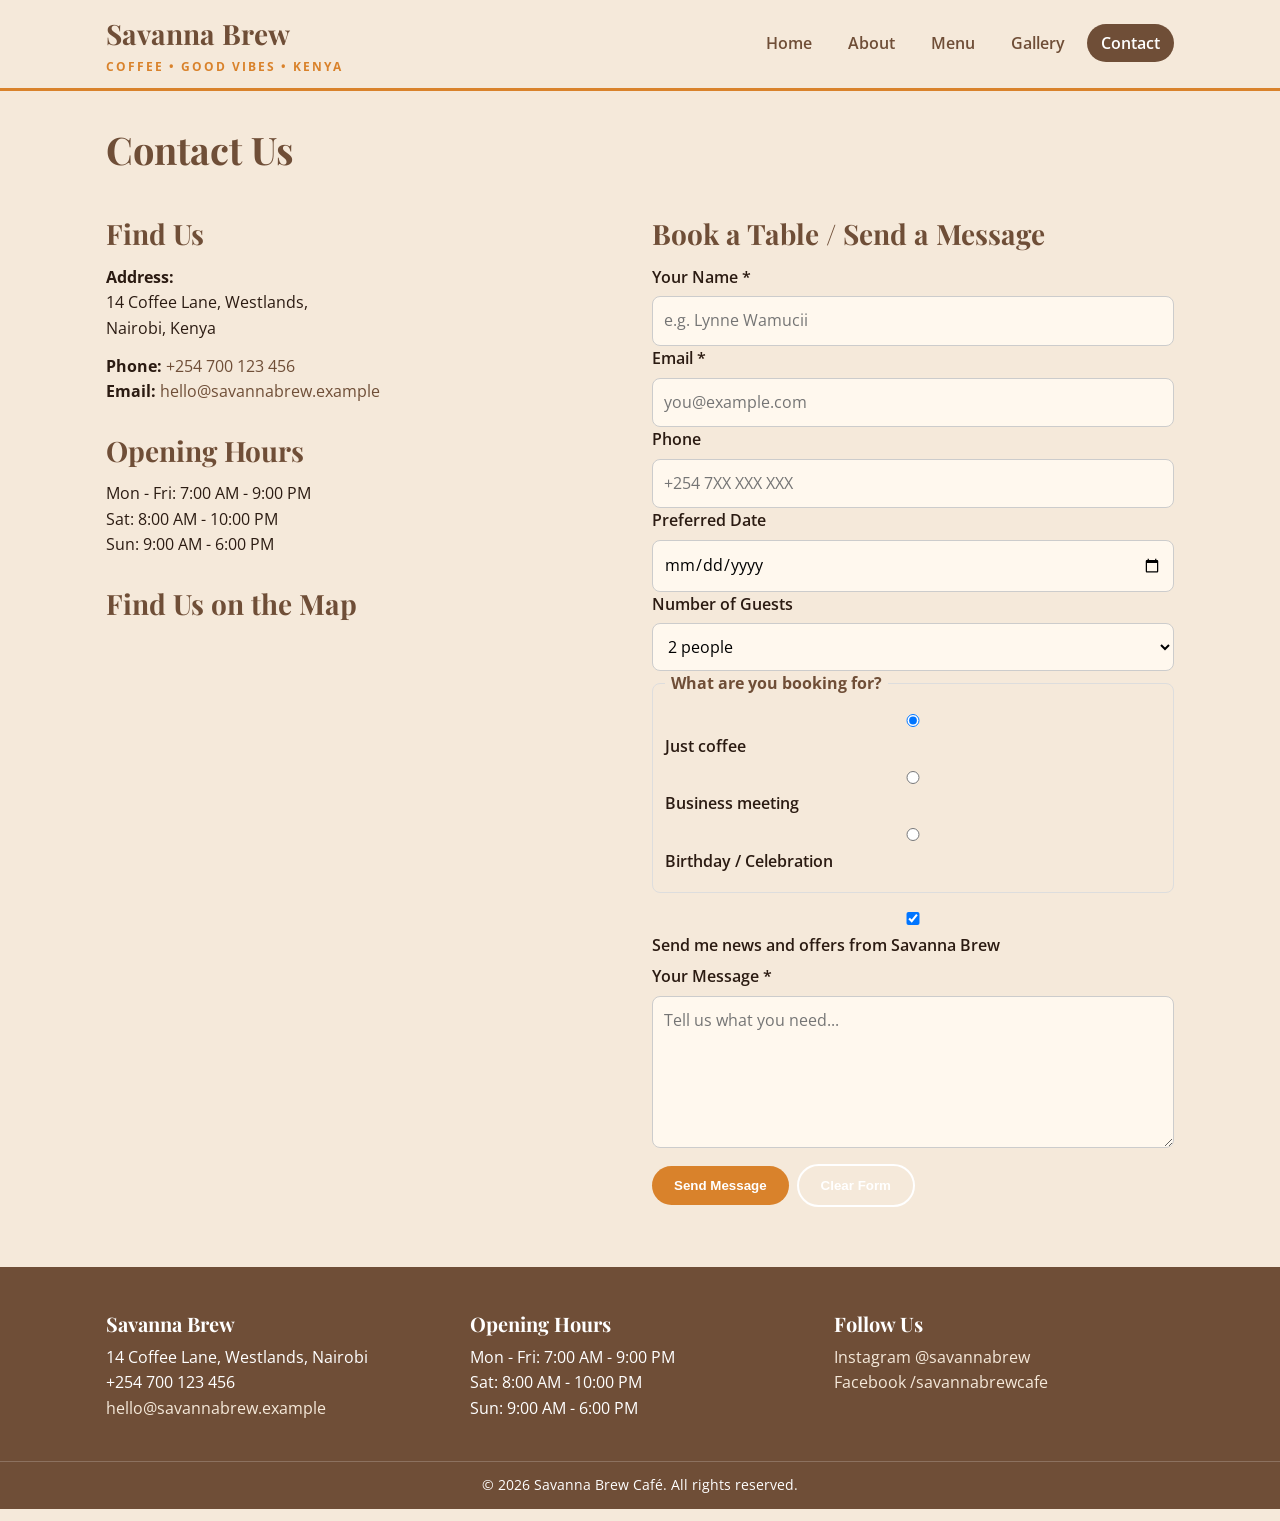
==== contact.html @ 928a3d09 "Create contact.html" ====
<!DOCTYPE html>
<html lang="en">
<head><meta charset="UTF-8"><meta name="viewport" content="width=device-width, initial-scale=1.0"><title>Contact Us | Savanna Brew Café</title><link rel="stylesheet" href="css/style.css"><link href="https://fonts.googleapis.com/css2?family=Open+Sans:wght@400;600;700&family=Playfair+Display:wght@700&display=swap" rel="stylesheet"></head>
<body>
<header><div class="nav-wrap"><a href="index.html" class="logo">Savanna Brew<span>COFFEE • GOOD VIBES • KENYA</span></a><nav><ul><li><a href="index.html">Home</a></li><li><a href="about.html">About</a></li><li><a href="menu.html">Menu</a></li><li><a href="gallery.html">Gallery</a></li><li><a href="contact.html" class="active">Contact</a></li></ul></nav></div></header>
<main><h1>Contact Us</h1><div class="two-col"><div><h2>Find Us</h2><p><strong>Address:</strong><br>14 Coffee Lane, Westlands,<br>Nairobi, Kenya</p><p><strong>Phone:</strong> <a href="tel:+254700123456">+254 700 123 456</a><br><strong>Email:</strong> <a href="mailto:hello@savannabrew.example">hello@savannabrew.example</a></p><h2>Opening Hours</h2><p>Mon - Fri: 7:00 AM - 9:00 PM<br>Sat: 8:00 AM - 10:00 PM<br>Sun: 9:00 AM - 6:00 PM</p><h2>Find Us on the Map</h2><iframe title="Map showing Savanna Brew Cafe in Westlands Nairobi" src="https://www.google.com/maps?q=Westlands%20Nairobi&output=embed" width="100%" height="300" style="border:0;" loading="lazy"></iframe></div><div><h2>Book a Table / Send a Message</h2><form action="#" method="post"><label for="name">Your Name *</label><input type="text" id="name" name="name" placeholder="e.g. Lynne Wamucii" required><label for="email">Email *</label><input type="email" id="email" name="email" placeholder="you@example.com" required><label for="phone">Phone</label><input type="tel" id="phone" name="phone" placeholder="+254 7XX XXX XXX"><label for="date">Preferred Date</label><input type="date" id="date" name="date"><label for="guests">Number of Guests</label><select id="guests" name="guests"><option value="1">1 person</option><option value="2" selected>2 people</option><option value="3">3 people</option><option value="4">4 people</option><option value="5+">5+ people</option></select><fieldset><legend>What are you booking for?</legend><label><input type="radio" name="purpose" value="coffee" checked> Just coffee</label><label><input type="radio" name="purpose" value="meeting"> Business meeting</label><label><input type="radio" name="purpose" value="birthday"> Birthday / Celebration</label></fieldset><label><input type="checkbox" name="newsletter" checked> Send me news and offers from Savanna Brew</label><label for="message">Your Message *</label><textarea id="message" name="message" rows="5" placeholder="Tell us what you need..." required></textarea><button type="submit" class="btn">Send Message</button><button type="reset" class="btn btn-outline">Clear Form</button></form></div></div></main>
<footer><div class="footer-grid"><div><h3>Savanna Brew</h3><p>14 Coffee Lane, Westlands, Nairobi<br>+254 700 123 456<br><a href="mailto:hello@savannabrew.example">hello@savannabrew.example</a></p></div><div><h3>Opening Hours</h3><p>Mon - Fri: 7:00 AM - 9:00 PM<br>Sat: 8:00 AM - 10:00 PM<br>Sun: 9:00 AM - 6:00 PM</p></div><div><h3>Follow Us</h3><p><a href="https://instagram.com/savannabrew" target="_blank" rel="noopener">Instagram @savannabrew</a><br><a href="https://facebook.com/savannabrewcafe" target="_blank" rel="noopener">Facebook /savannabrewcafe</a></p></div></div><p class="copyright">© 2026 Savanna Brew Café. All rights reserved.</p></footer>
</body></html>
---- css/style.css ----
/* Savanna Brew Cafe - Lynne Wamucii - Assignment 1 */
:root{
  --primary:#6F4E37;
  --secondary:#F5E9DA;
  --accent:#D9822B;
  --dark:#2B1B12;
  --white:#FFFFFF;
  --light:#FFF8EE;
  --heading-font:'Playfair Display', Georgia, serif;
  --body-font:'Open Sans', Arial, sans-serif;
}
*{box-sizing:border-box;margin:0;padding:0}
body{font-family:var(--body-font);font-size:16px;line-height:1.6;color:var(--dark);background:var(--secondary)}
a{color:var(--primary);text-decoration:none}
a:hover{color:var(--accent)}
img{max-width:100%;height:auto;display:block}
header{background:var(--secondary);border-bottom:3px solid var(--accent);position:sticky;top:0;z-index:10}
.nav-wrap{max-width:1100px;margin:0 auto;padding:12px 16px;display:flex;justify-content:space-between;align-items:center;gap:16px}
.logo{font-family:var(--heading-font);font-size:28px;font-weight:700;color:var(--primary)}
.logo span{display:block;font-size:12px;letter-spacing:2px;color:var(--accent);font-family:var(--body-font)}
nav ul{list-style:none;display:flex;gap:8px;flex-wrap:wrap}
nav a{padding:8px 14px;border-radius:20px;font-weight:600}
nav a:hover{background:var(--accent);color:var(--white)}
nav a.active{background:var(--primary);color:var(--white)}
main{max-width:1100px;margin:0 auto;padding:20px 16px 40px}
h1,h2,h3{font-family:var(--heading-font);color:var(--primary);line-height:1.3}
h1{font-size:38px;margin:14px 0}
h2{font-size:28px;margin:28px 0 12px}
h3{font-size:20px;margin:16px 0 8px}
p{margin-bottom:12px}
.hero{position:relative;border-radius:14px;overflow:hidden;background:var(--primary);min-height:340px;display:flex;align-items:center}
.hero img{position:absolute;inset:0;width:100%;height:100%;object-fit:cover;opacity:.75}
.hero-text{position:relative;padding:32px;color:var(--white);max-width:620px;animation:fadeIn 1.2s ease-in}
.hero-text h1{color:var(--white);font-size:46px}
.hero-text p{font-size:18px}
@keyframes fadeIn{from{opacity:0;transform:translateY(12px)}to{opacity:1;transform:translateY(0)}}
.btn{display:inline-block;background:var(--accent);color:var(--white);padding:12px 22px;border-radius:30px;font-weight:700;margin:8px 8px 0 0;border:none;cursor:pointer;transition:background .3s, transform .3s}
.btn:hover{background:var(--primary);transform:translateY(-2px)}
.btn-outline{background:transparent;border:2px solid var(--white);color:var(--white)}
.btn-outline:hover{background:var(--white);color:var(--primary)}
.cards{display:flex;gap:18px;flex-wrap:wrap;margin-top:16px}
.card{flex:1 1 280px;background:var(--white);border-radius:12px;overflow:hidden;box-shadow:0 4px 14px rgba(0,0,0,.08);transition:transform .3s}
.card:hover{transform:translateY(-5px)}
.card img{width:100%;height:210px;object-fit:cover}
.card-body{padding:16px}
.price{color:var(--accent);font-weight:700}
.two-col{display:flex;gap:24px;align-items:flex-start}
.two-col > *{flex:1}
.two-col img{border-radius:12px;height:360px;object-fit:cover;width:100%}
.menu-table{width:100%;border-collapse:collapse;background:var(--white);margin:12px 0 28px;border-radius:10px;overflow:hidden}
.menu-table th{background:var(--primary);color:var(--white);text-align:left;padding:12px}
.menu-table td{padding:12px;border-bottom:1px solid #eee}
.menu-table tr:nth-child(even){background:var(--light)}
.menu-table tr:hover{background:#FDEBD0}
.menu-table td:last-child{font-weight:700;color:var(--primary);white-space:nowrap}
.gallery-grid{display:grid;grid-template-columns:repeat(4,1fr);gap:16px}
.gallery-grid figure{background:var(--white);border-radius:12px;overflow:hidden;box-shadow:0 4px 14px rgba(0,0,0,.08)}
.gallery-grid img{width:100%;height:220px;object-fit:cover;transition:transform .4s}
.gallery-grid figure:hover img{transform:scale(1.07)}
.gallery-grid figcaption{padding:12px;text-align:center;font-weight:600;color:var(--primary)}
.contact-grid{display:flex;gap:22px;align-items:flex-start}
.contact-grid > *{flex:1}
.form-box,.info-box{background:var(--white);border:1px solid #e8d9c5;border-radius:12px;padding:20px}
.form-group{margin-bottom:14px}
label{display:block;font-weight:600;margin-bottom:6px}
input,select,textarea{width:100%;padding:11px;border:1px solid #ccc;border-radius:8px;font:inherit;background:var(--light)}
input:focus,select:focus,textarea:focus{outline:3px solid var(--accent);border-color:var(--accent)}
fieldset{border:1px solid #ddd;border-radius:8px;padding:12px;margin-bottom:14px}
legend{font-weight:700;padding:0 6px;color:var(--primary)}
.radio-row{display:flex;gap:16px;flex-wrap:wrap}
.radio-row label{display:flex;gap:6px;align-items:center;font-weight:400}
.radio-row input{width:auto}
.map-frame{width:100%;height:280px;border:0;border-radius:10px;margin-top:12px}
footer{background:var(--primary);color:var(--white);margin-top:20px}
.footer-grid{max-width:1100px;margin:0 auto;padding:28px 16px;display:flex;gap:24px;flex-wrap:wrap}
.footer-grid > div{flex:1 1 220px}
footer a{color:var(--secondary)}
footer h3{color:var(--white)}
.copyright{text-align:center;padding:12px;border-top:1px solid rgba(255,255,255,.2);font-size:14px}
@media (max-width:768px){
  .nav-wrap{flex-direction:column;text-align:center}
  nav ul{flex-direction:column;width:100%}
  nav a{display:block;text-align:center}
  .hero-text h1{font-size:32px}
  .two-col,.contact-grid,.footer-grid{flex-direction:column}
  .gallery-grid{grid-template-columns:repeat(2,1fr)}
  .menu-table{font-size:14px}
}
@media (max-width:500px){
  .gallery-grid{grid-template-columns:1fr}
  h1{font-size:28px}
}
@media (prefers-color-scheme:dark){
  body{background:#1a120d;color:#f5e9da}
  .card,.form-box,.info-box,.menu-table{background:#2b1b12;color:#f5e9da}
}
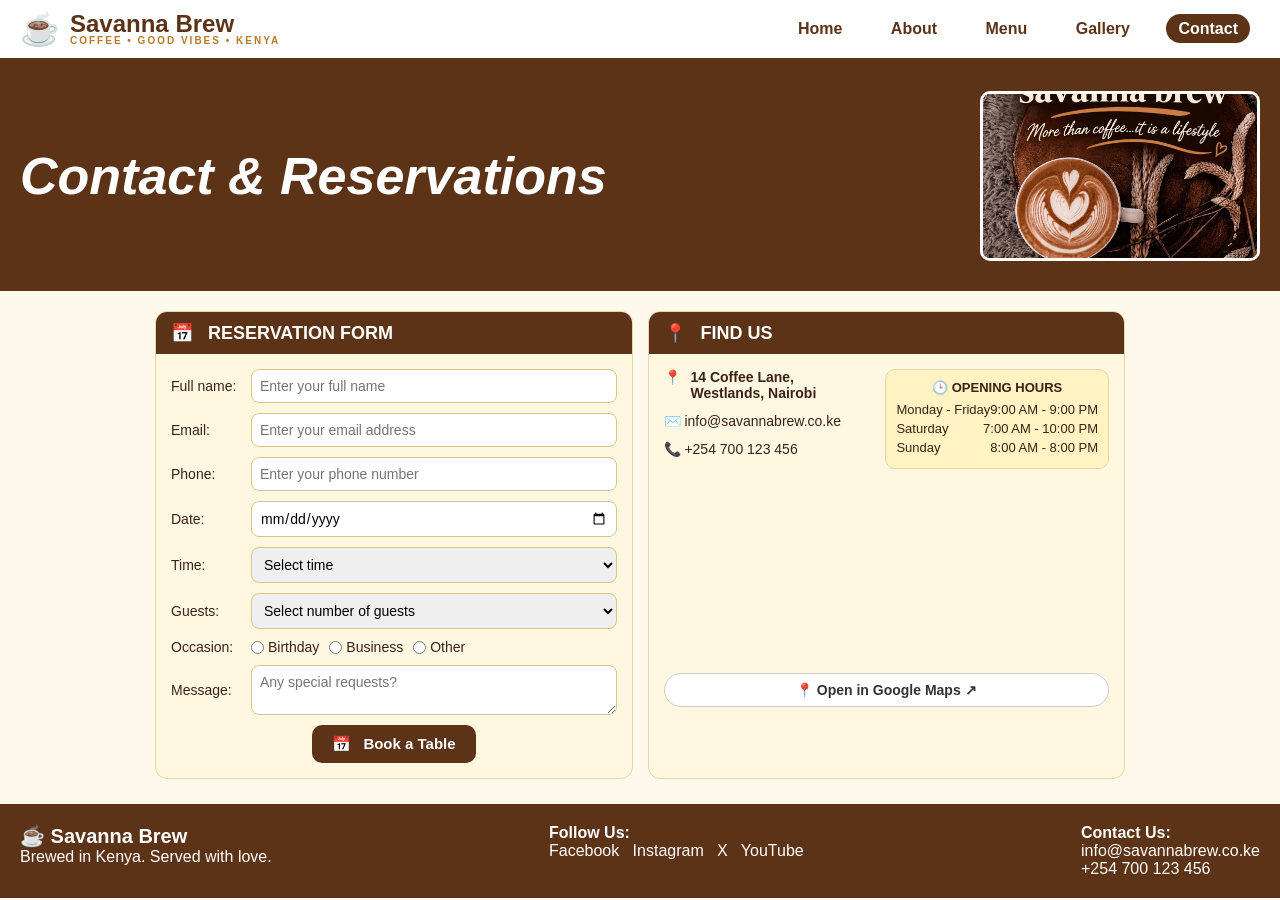
==== commit c5a95509: "Update contact.html" ====
--- a/contact.html
+++ b/contact.html
@@ -1,8 +1,113 @@
 <!DOCTYPE html>
 <html lang="en">
-<head><meta charset="UTF-8"><meta name="viewport" content="width=device-width, initial-scale=1.0"><title>Contact Us | Savanna Brew Café</title><link rel="stylesheet" href="css/style.css"><link href="https://fonts.googleapis.com/css2?family=Open+Sans:wght@400;600;700&family=Playfair+Display:wght@700&display=swap" rel="stylesheet"></head>
+<head>
+<meta charset="UTF-8">
+<meta name="viewport" content="width=device-width, initial-scale=1.0">
+<title>Contact & Reservations - Savanna Brew</title>
+<style>
+* { margin:0; padding:0; box-sizing:border-box; font-family: Arial, sans-serif; }
+body { background:#fff8ec; color:#3b2314; }
+.topbar { background:#fff; display:flex; justify-content:space-between; align-items:center; padding:10px 20px; border-bottom:3px solid #5c3317; }
+.logo { display:flex; align-items:center; gap:10px; }
+.logo-text { font-size:24px; font-weight:bold; color:#5c3317; line-height:1; }
+.logo-text small { font-size:10px; letter-spacing:2px; color:#b7792b; display:block; }
+nav a { text-decoration:none; color:#5c3317; margin:0 10px; font-weight:bold; padding:6px 12px; border-radius:20px; }
+nav a.active { background:#5c3317; color:#fff; }
+.hero { background:#5c3317; color:#fff; padding:30px 20px; display:flex; justify-content:space-between; align-items:center; flex-wrap:wrap; }
+.hero h1 { font-size:52px; font-style:italic; font-weight:bold; line-height:1; }
+.hero img { width:280px; max-width:100%; height:170px; object-fit:cover; border-radius:10px; border:3px solid #fff; }
+.container { max-width:1000px; margin:20px auto; padding:0 15px; display:flex; gap:15px; flex-wrap:wrap; }
+.card { background:#fff7e0; border:1px solid #e8d5a8; border-radius:12px; overflow:hidden; flex:1; min-width:300px; }
+.card-header { background:#5c3317; color:#fff; padding:10px 15px; font-weight:bold; font-size:18px; }
+.card-body { padding:15px; }
+label { display:flex; justify-content:space-between; align-items:center; margin-bottom:10px; font-size:14px; }
+label span { width:80px; }
+input, select, textarea { flex:1; padding:8px; border:1px solid #d9c48a; border-radius:8px; font-size:14px; }
+textarea { resize:vertical; }
+.radios { flex:1; display:flex; gap:10px; font-size:13px; }
+.radios label { margin:0; display:flex; gap:4px; align-items:center; }
+.btn { background:#5c3317; color:#fff; border:none; padding:10px 20px; border-radius:10px; font-weight:bold; cursor:pointer; display:block; margin:10px auto 0; font-size:15px; }
+.info-row { display:flex; gap:10px; margin-bottom:12px; font-size:14px; }
+.hours { background:#fff3c4; border:1px solid #e8d5a8; border-radius:10px; padding:10px; font-size:13px; margin-left:auto; min-width:160px; }
+.hours b { display:block; margin-bottom:5px; text-align:center; }
+.hours div { display:flex; justify-content:space-between; padding:2px 0; }
+.map { width:100%; height:180px; border:0; border-radius:10px; margin-top:10px; }
+.map-btn { display:block; text-align:center; margin-top:10px; background:#fff; border:1px solid #ccc; padding:8px; border-radius:20px; text-decoration:none; color:#333; font-size:14px; font-weight:bold; }
+footer { background:#5c3317; color:#fff; padding:20px; display:flex; justify-content:space-between; flex-wrap:wrap; gap:15px; margin-top:25px; }
+footer h3 { font-size:20px; }
+@media(max-width:700px){ .hero h1{font-size:36px;} nav a{margin:0 4px; padding:5px 7px; font-size:13px;} .container{flex-direction:column;} }
+</style>
+</head>
 <body>
-<header><div class="nav-wrap"><a href="index.html" class="logo">Savanna Brew<span>COFFEE • GOOD VIBES • KENYA</span></a><nav><ul><li><a href="index.html">Home</a></li><li><a href="about.html">About</a></li><li><a href="menu.html">Menu</a></li><li><a href="gallery.html">Gallery</a></li><li><a href="contact.html" class="active">Contact</a></li></ul></nav></div></header>
-<main><h1>Contact Us</h1><div class="two-col"><div><h2>Find Us</h2><p><strong>Address:</strong><br>14 Coffee Lane, Westlands,<br>Nairobi, Kenya</p><p><strong>Phone:</strong> <a href="tel:+254700123456">+254 700 123 456</a><br><strong>Email:</strong> <a href="mailto:hello@savannabrew.example">hello@savannabrew.example</a></p><h2>Opening Hours</h2><p>Mon - Fri: 7:00 AM - 9:00 PM<br>Sat: 8:00 AM - 10:00 PM<br>Sun: 9:00 AM - 6:00 PM</p><h2>Find Us on the Map</h2><iframe title="Map showing Savanna Brew Cafe in Westlands Nairobi" src="https://www.google.com/maps?q=Westlands%20Nairobi&output=embed" width="100%" height="300" style="border:0;" loading="lazy"></iframe></div><div><h2>Book a Table / Send a Message</h2><form action="#" method="post"><label for="name">Your Name *</label><input type="text" id="name" name="name" placeholder="e.g. Lynne Wamucii" required><label for="email">Email *</label><input type="email" id="email" name="email" placeholder="you@example.com" required><label for="phone">Phone</label><input type="tel" id="phone" name="phone" placeholder="+254 7XX XXX XXX"><label for="date">Preferred Date</label><input type="date" id="date" name="date"><label for="guests">Number of Guests</label><select id="guests" name="guests"><option value="1">1 person</option><option value="2" selected>2 people</option><option value="3">3 people</option><option value="4">4 people</option><option value="5+">5+ people</option></select><fieldset><legend>What are you booking for?</legend><label><input type="radio" name="purpose" value="coffee" checked> Just coffee</label><label><input type="radio" name="purpose" value="meeting"> Business meeting</label><label><input type="radio" name="purpose" value="birthday"> Birthday / Celebration</label></fieldset><label><input type="checkbox" name="newsletter" checked> Send me news and offers from Savanna Brew</label><label for="message">Your Message *</label><textarea id="message" name="message" rows="5" placeholder="Tell us what you need..." required></textarea><button type="submit" class="btn">Send Message</button><button type="reset" class="btn btn-outline">Clear Form</button></form></div></div></main>
-<footer><div class="footer-grid"><div><h3>Savanna Brew</h3><p>14 Coffee Lane, Westlands, Nairobi<br>+254 700 123 456<br><a href="mailto:hello@savannabrew.example">hello@savannabrew.example</a></p></div><div><h3>Opening Hours</h3><p>Mon - Fri: 7:00 AM - 9:00 PM<br>Sat: 8:00 AM - 10:00 PM<br>Sun: 9:00 AM - 6:00 PM</p></div><div><h3>Follow Us</h3><p><a href="https://instagram.com/savannabrew" target="_blank" rel="noopener">Instagram @savannabrew</a><br><a href="https://facebook.com/savannabrewcafe" target="_blank" rel="noopener">Facebook /savannabrewcafe</a></p></div></div><p class="copyright">© 2026 Savanna Brew Café. All rights reserved.</p></footer>
-</body></html>
+
+<div class="topbar">
+  <div class="logo">
+    <span style="font-size:32px;">☕</span>
+    <div class="logo-text">Savanna Brew<small>COFFEE • GOOD VIBES • KENYA</small></div>
+  </div>
+  <nav>
+    <a href="index.html">Home</a>
+    <a href="about.html">About</a>
+    <a href="menu.html">Menu</a>
+    <a href="gallery.html">Gallery</a>
+    <a href="contact.html" class="active">Contact</a>
+  </nav>
+</div>
+
+<div class="hero">
+  <div><h1>Contact & Reservations</h1></div>
+  <img src="images/hero.jpg" alt="Latte art coffee">
+</div>
+
+<div class="container">
+
+  <!-- LEFT: FORM -->
+  <div class="card">
+    <div class="card-header">📅 &nbsp; RESERVATION FORM</div>
+    <div class="card-body">
+      <form onsubmit="alert('Thank you! Your reservation request has been received. We will contact you soon.'); return false;">
+        <label><span>Full name:</span><input type="text" placeholder="Enter your full name" required></label>
+        <label><span>Email:</span><input type="email" placeholder="Enter your email address" required></label>
+        <label><span>Phone:</span><input type="tel" placeholder="Enter your phone number" required></label>
+        <label><span>Date:</span><input type="date" required></label>
+        <label><span>Time:</span><select required><option value="">Select time</option><option>8:00 AM</option><option>10:00 AM</option><option>12:00 PM</option><option>2:00 PM</option><option>4:00 PM</option><option>6:00 PM</option><option>8:00 PM</option></select></label>
+        <label><span>Guests:</span><select required><option value="">Select number of guests</option><option>1 Guest</option><option>2 Guests</option><option>3 Guests</option><option>4 Guests</option><option>5+ Guests</option></select></label>
+        <label><span>Occasion:</span><div class="radios"><label><input type="radio" name="occasion"> Birthday</label><label><input type="radio" name="occasion"> Business</label><label><input type="radio" name="occasion"> Other</label></div></label>
+        <label><span>Message:</span><textarea rows="2" placeholder="Any special requests?"></textarea></label>
+        <button class="btn" type="submit">📅 &nbsp; Book a Table</button>
+      </form>
+    </div>
+  </div>
+
+  <!-- RIGHT: FIND US -->
+  <div class="card">
+    <div class="card-header">📍 &nbsp; FIND US</div>
+    <div class="card-body">
+      <div style="display:flex; gap:10px;">
+        <div style="flex:1;">
+          <div class="info-row">📍 <b>14 Coffee Lane,<br>Westlands, Nairobi</b></div>
+          <div class="info-row">✉️ info@savannabrew.co.ke</div>
+          <div class="info-row">📞 +254 700 123 456</div>
+        </div>
+        <div class="hours">
+          <b>🕒 OPENING HOURS</b>
+          <div><span>Monday - Friday</span><span>9:00 AM - 9:00 PM</span></div>
+          <div><span>Saturday</span><span>7:00 AM - 10:00 PM</span></div>
+          <div><span>Sunday</span><span>8:00 AM - 8:00 PM</span></div>
+        </div>
+      </div>
+      <iframe class="map" src="https://www.google.com/maps?q=Westlands,Nairobi&output=embed"></iframe>
+      <a class="map-btn" href="https://www.google.com/maps?q=14+Coffee+Lane+Westlands+Nairobi" target="_blank">📍 Open in Google Maps ↗</a>
+    </div>
+  </div>
+
+</div>
+
+<footer>
+  <div><h3>☕ Savanna Brew</h3><p>Brewed in Kenya. Served with love.</p></div>
+  <div><p><b>Follow Us:</b></p><p>Facebook &nbsp; Instagram &nbsp; X &nbsp; YouTube</p></div>
+  <div><p><b>Contact Us:</b></p><p>info@savannabrew.co.ke<br>+254 700 123 456</p></div>
+</footer>
+
+</body>
+</html>
